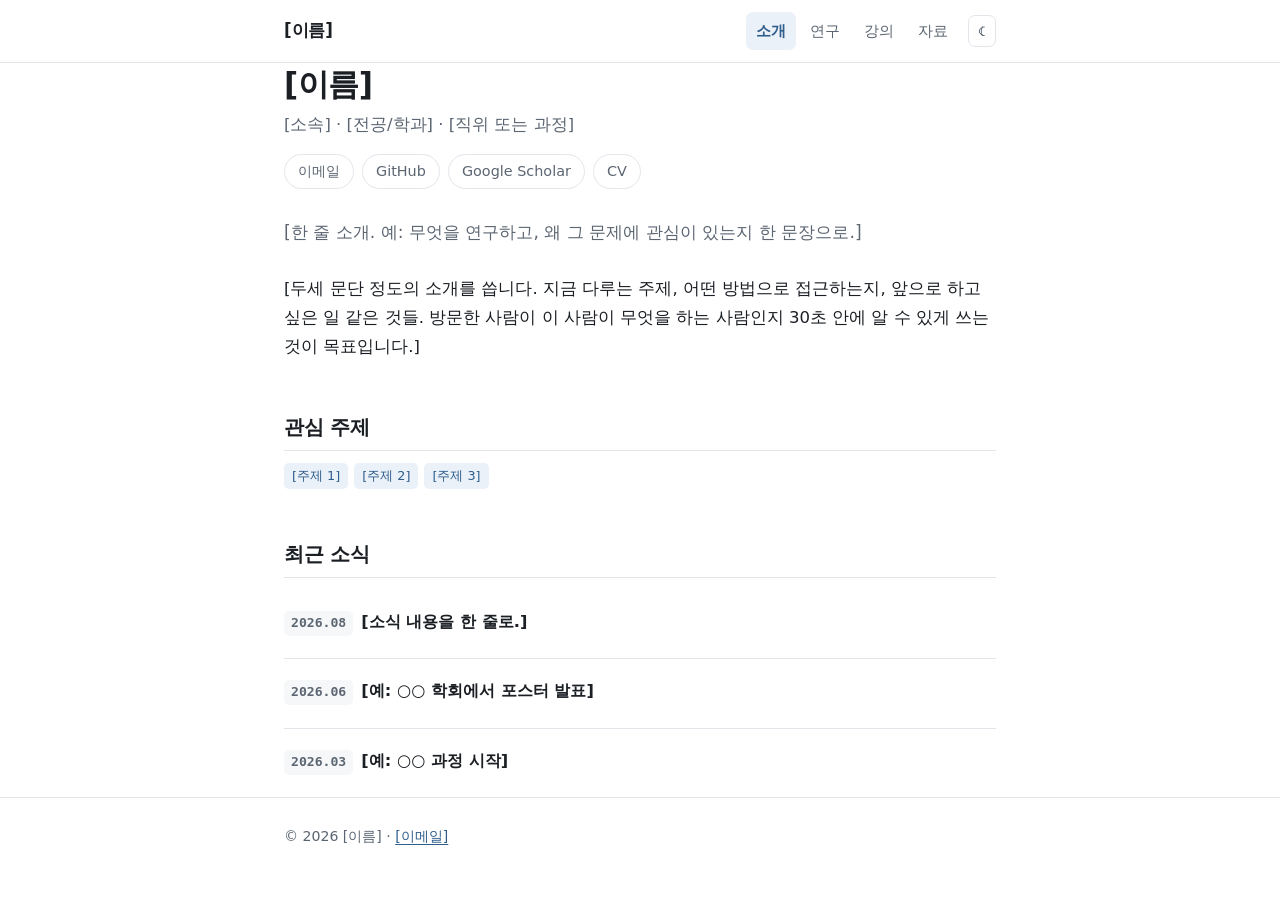
==== index.html @ 2a260a5b "개인 홈페이지 첫 커밋 소개·연구·강의·자료 4개 페이지와 404, 공용 스타일시트. 빌드 도구 없는 정적 HTML/CSS 구성." ====
<!doctype html>
<html lang="ko">
<head>
<meta charset="utf-8">
<meta name="viewport" content="width=device-width, initial-scale=1">
<title>[이름] — 연구 · 강의</title>
<meta name="description" content="[이름]의 개인 홈페이지. 연구, 강의, 자료를 정리합니다.">
<link rel="icon" href="assets/favicon.svg" type="image/svg+xml">
<link rel="stylesheet" href="assets/style.css">
<script src="assets/theme.js"></script>
</head>
<body>
<a class="skip" href="#main">본문 바로가기</a>

<header class="site-header">
  <div class="wrap header-inner">
    <a class="brand" href="index.html">[이름]</a>
    <nav class="site-nav" aria-label="주요 메뉴">
      <a href="index.html" aria-current="page">소개</a>
      <a href="research.html">연구</a>
      <a href="teaching.html">강의</a>
      <a href="notes.html">자료</a>
      <button class="theme-toggle" type="button">☾</button>
    </nav>
  </div>
</header>

<main id="main" class="wrap">

  <!-- ✏️ 프로필 ------------------------------------------------------- -->
  <div class="hero">
    <!-- 사진을 쓰려면 assets/photo.jpg 로 넣고 아래 주석을 푸세요.
    <img class="hero-photo" src="assets/photo.jpg" alt="[이름] 프로필 사진">
    -->
    <div class="hero-body">
      <h1>[이름]</h1>
      <p class="affil">[소속] · [전공/학과] · [직위 또는 과정]</p>
      <ul class="links">
        <li><a href="mailto:[이메일]">이메일</a></li>
        <li><a href="[GitHub 주소]">GitHub</a></li>
        <li><a href="[구글 스칼라 주소]">Google Scholar</a></li>
        <li><a href="[CV 파일 경로]">CV</a></li>
      </ul>
    </div>
  </div>

  <p class="lead" style="margin-top:28px">
    [한 줄 소개. 예: 무엇을 연구하고, 왜 그 문제에 관심이 있는지 한 문장으로.]
  </p>

  <p>
    [두세 문단 정도의 소개를 씁니다. 지금 다루는 주제, 어떤 방법으로 접근하는지,
    앞으로 하고 싶은 일 같은 것들. 방문한 사람이 이 사람이 무엇을 하는 사람인지
    30초 안에 알 수 있게 쓰는 것이 목표입니다.]
  </p>

  <!-- ✏️ 관심 주제 ---------------------------------------------------- -->
  <h2>관심 주제</h2>
  <div class="tags">
    <span class="tag">[주제 1]</span>
    <span class="tag">[주제 2]</span>
    <span class="tag">[주제 3]</span>
  </div>

  <!-- ✏️ 최근 소식 ---------------------------------------------------- -->
  <h2>최근 소식</h2>
  <ul class="entries">
    <li class="entry">
      <p class="entry-title"><span class="year">2026.08</span>[소식 내용을 한 줄로.]</p>
    </li>
    <li class="entry">
      <p class="entry-title"><span class="year">2026.06</span>[예: ○○ 학회에서 포스터 발표]</p>
    </li>
    <li class="entry">
      <p class="entry-title"><span class="year">2026.03</span>[예: ○○ 과정 시작]</p>
    </li>
  </ul>

</main>

<footer class="site-footer">
  <div class="wrap">
    <p>© 2026 [이름] · <a href="mailto:[이메일]">[이메일]</a></p>
  </div>
</footer>

</body>
</html>
---- assets/style.css ----
/* ==========================================================================
   개인 홈페이지 스타일시트
   색·간격·글꼴은 아래 :root 변수만 바꾸면 사이트 전체에 반영됩니다.
   ========================================================================== */

:root {
  --bg:        #ffffff;
  --bg-soft:   #f5f7f9;
  --text:      #1b1f24;
  --text-soft: #5c6672;
  --line:      #e2e6eb;
  --accent:    #2f5d8c;
  --accent-bg: #eaf1f8;

  --wrap: 760px;
  --radius: 10px;

  --font: "Pretendard", -apple-system, BlinkMacSystemFont, "Segoe UI",
          "Apple SD Gothic Neo", "Malgun Gothic", "맑은 고딕", system-ui, sans-serif;
  --font-mono: "Cascadia Mono", "D2Coding", Consolas, monospace;

  color-scheme: light;
}

/* 다크 모드: OS 설정을 따르되, 우측 상단 토글이 항상 이긴다 */
@media (prefers-color-scheme: dark) {
  :root:not([data-theme="light"]) {
    --bg:        #14171a;
    --bg-soft:   #1c2024;
    --text:      #e6e9ec;
    --text-soft: #9aa4b0;
    --line:      #2b3138;
    --accent:    #7fb3e0;
    --accent-bg: #1e2a36;
    color-scheme: dark;
  }
}
:root[data-theme="dark"] {
  --bg:        #14171a;
  --bg-soft:   #1c2024;
  --text:      #e6e9ec;
  --text-soft: #9aa4b0;
  --line:      #2b3138;
  --accent:    #7fb3e0;
  --accent-bg: #1e2a36;
  color-scheme: dark;
}

/* --- 기본 --------------------------------------------------------------- */

*, *::before, *::after { box-sizing: border-box; }

body {
  margin: 0;
  background: var(--bg);
  color: var(--text);
  font-family: var(--font);
  font-size: 16.5px;
  line-height: 1.75;
  word-break: keep-all;      /* 한글 줄바꿈을 어절 단위로 */
  overflow-wrap: break-word;
  -webkit-text-size-adjust: 100%;
}

a {
  color: var(--accent);
  text-decoration-thickness: 1px;
  text-underline-offset: 3px;
}
a:hover { text-decoration-thickness: 2px; }

img { max-width: 100%; height: auto; }

.wrap {
  max-width: var(--wrap);
  margin: 0 auto;
  padding: 0 24px;
}

.skip {
  position: absolute;
  left: -9999px;
}
.skip:focus {
  left: 12px; top: 12px;
  z-index: 10;
  background: var(--bg);
  padding: 8px 14px;
  border: 1px solid var(--accent);
  border-radius: var(--radius);
}

/* --- 상단 바 ------------------------------------------------------------ */

.site-header {
  border-bottom: 1px solid var(--line);
  background: var(--bg);
  position: sticky;
  top: 0;
  z-index: 5;
}

.header-inner {
  display: flex;
  align-items: center;
  gap: 16px;
  min-height: 62px;
  flex-wrap: wrap;
}

.brand {
  font-weight: 700;
  font-size: 1.05rem;
  color: var(--text);
  text-decoration: none;
  letter-spacing: -0.01em;
}

.site-nav {
  margin-left: auto;
  display: flex;
  align-items: center;
  gap: 4px;
}

.site-nav a {
  color: var(--text-soft);
  text-decoration: none;
  font-size: 0.94rem;
  padding: 6px 10px;
  border-radius: 7px;
}
.site-nav a:hover { background: var(--bg-soft); color: var(--text); }
.site-nav a[aria-current="page"] {
  color: var(--accent);
  background: var(--accent-bg);
  font-weight: 600;
}

.theme-toggle {
  margin-left: 6px;
  background: none;
  border: 1px solid var(--line);
  border-radius: 7px;
  color: var(--text-soft);
  cursor: pointer;
  font-size: 0.95rem;
  line-height: 1;
  padding: 7px 9px;
}
.theme-toggle:hover { background: var(--bg-soft); color: var(--text); }

/* --- 본문 --------------------------------------------------------------- */

main { padding: 48px 0 72px; }

h1, h2, h3 {
  line-height: 1.35;
  letter-spacing: -0.015em;
  margin: 0 0 12px;
}

h1 { font-size: 1.95rem; }
h2 {
  font-size: 1.28rem;
  margin-top: 52px;
  padding-bottom: 8px;
  border-bottom: 1px solid var(--line);
}
h3 { font-size: 1.05rem; margin-top: 28px; }

p { margin: 0 0 16px; }

.lead {
  font-size: 1.08rem;
  color: var(--text-soft);
  margin-bottom: 28px;
}

.muted { color: var(--text-soft); }
.small { font-size: 0.9rem; }

/* 첫 화면 프로필 */
.hero {
  display: flex;
  gap: 28px;
  align-items: flex-start;
  margin-bottom: 8px;
}
.hero-photo {
  width: 128px;
  flex: 0 0 128px;
  aspect-ratio: 1;
  object-fit: cover;
  border-radius: 50%;
  border: 1px solid var(--line);
  background: var(--bg-soft);
}
.hero-body { flex: 1 1 auto; min-width: 0; }
.hero h1 { margin-bottom: 6px; }
.affil {
  color: var(--text-soft);
  margin: 0 0 14px;
}

/* 링크 줄 (이메일 · GitHub · CV …) */
.links {
  list-style: none;
  display: flex;
  flex-wrap: wrap;
  gap: 8px;
  padding: 0;
  margin: 0;
}
.links a {
  display: inline-block;
  border: 1px solid var(--line);
  border-radius: 999px;
  padding: 4px 13px;
  font-size: 0.9rem;
  text-decoration: none;
  color: var(--text-soft);
}
.links a:hover { border-color: var(--accent); color: var(--accent); }

/* 목록형 항목 (논문 · 강의 · 글) */
.entries { list-style: none; padding: 0; margin: 0; }

.entry {
  padding: 18px 0;
  border-bottom: 1px solid var(--line);
}
.entry:last-child { border-bottom: none; }

.entry-title {
  font-weight: 600;
  margin: 0 0 4px;
  font-size: 1.02rem;
}
.entry-title a { color: var(--text); text-decoration: none; }
.entry-title a:hover { color: var(--accent); text-decoration: underline; }

.entry-meta {
  color: var(--text-soft);
  font-size: 0.9rem;
  margin: 0 0 6px;
}
.entry-desc { margin: 0; color: var(--text-soft); font-size: 0.95rem; }

.entry-links {
  margin-top: 8px;
  display: flex;
  flex-wrap: wrap;
  gap: 10px;
  font-size: 0.88rem;
}

/* 연도 배지 */
.year {
  display: inline-block;
  font-family: var(--font-mono);
  font-size: 0.82rem;
  color: var(--text-soft);
  background: var(--bg-soft);
  border-radius: 5px;
  padding: 1px 7px;
  margin-right: 8px;
}

/* 태그 */
.tags { display: flex; flex-wrap: wrap; gap: 6px; margin-top: 10px; }
.tag {
  font-size: 0.8rem;
  color: var(--accent);
  background: var(--accent-bg);
  border-radius: 5px;
  padding: 2px 8px;
}

/* 안내 상자 */
.note {
  background: var(--bg-soft);
  border-left: 3px solid var(--accent);
  border-radius: 0 var(--radius) var(--radius) 0;
  padding: 14px 18px;
  margin: 24px 0;
  font-size: 0.95rem;
  color: var(--text-soft);
}
.note p:last-child { margin-bottom: 0; }

/* --- 바닥글 ------------------------------------------------------------- */

.site-footer {
  border-top: 1px solid var(--line);
  padding: 26px 0 40px;
  color: var(--text-soft);
  font-size: 0.88rem;
}
.site-footer p { margin: 0; }

/* --- 좁은 화면 ---------------------------------------------------------- */

@media (max-width: 560px) {
  body { font-size: 16px; }
  .wrap { padding: 0 18px; }
  main { padding: 34px 0 56px; }
  h1 { font-size: 1.65rem; }

  .header-inner { min-height: 56px; padding: 8px 0; }
  .site-nav { margin-left: 0; width: 100%; gap: 2px; }
  .site-nav a { padding: 5px 8px; font-size: 0.9rem; }
  .theme-toggle { margin-left: auto; }

  .hero { flex-direction: column; gap: 18px; }
  .hero-photo { width: 96px; flex-basis: 96px; }
}
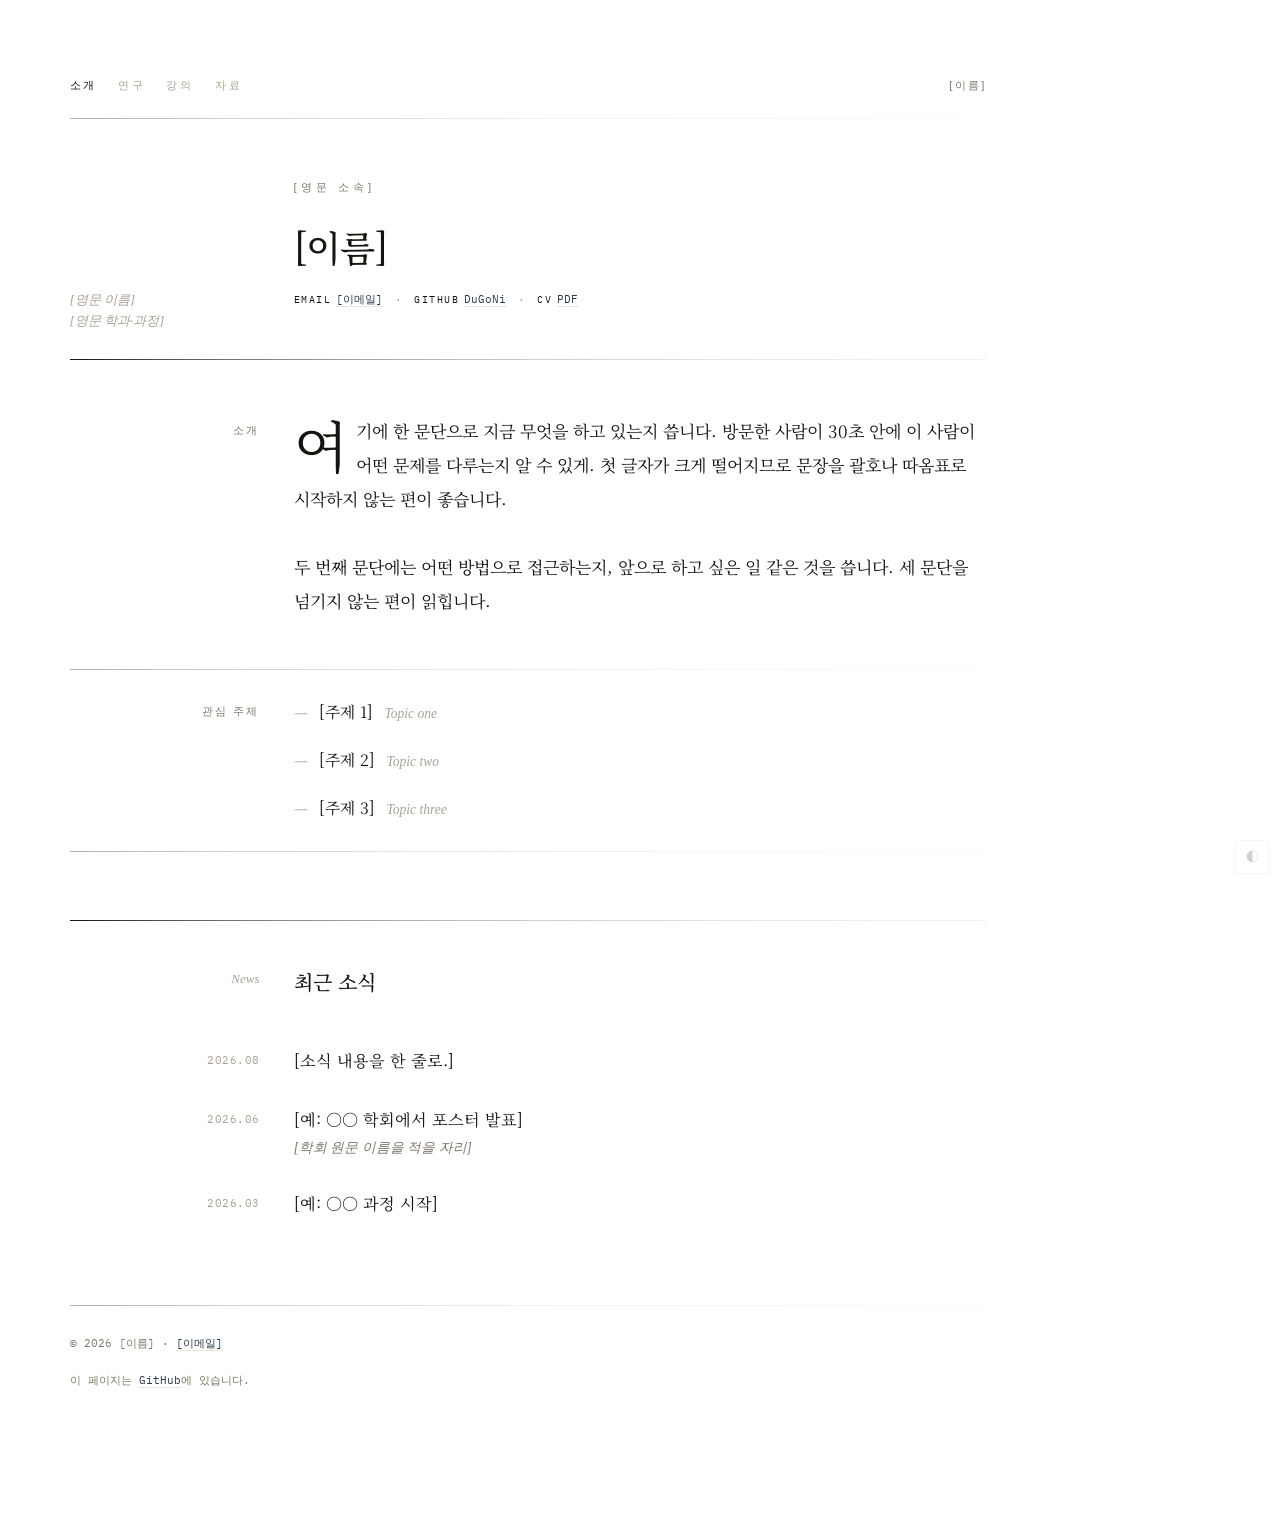
==== commit 5975b86d: "조판을 «투과»로 교체 강의 셸(study\_tools\template.html)의 조판을 홈페이지로 옮겼다. 난외에 앉던 «통과하지 못한 것»을 원문 영어에서 영문 표기로 바꿨을" ====
--- a/index.html
+++ b/index.html
@@ -3,86 +3,95 @@
 <head>
 <meta charset="utf-8">
 <meta name="viewport" content="width=device-width, initial-scale=1">
-<title>[이름] — 연구 · 강의</title>
+<title>[PDG] — 연구 · 강의</title>
 <meta name="description" content="[이름]의 개인 홈페이지. 연구, 강의, 자료를 정리합니다.">
 <link rel="icon" href="assets/favicon.svg" type="image/svg+xml">
+<link rel="preconnect" href="https://fonts.googleapis.com">
+<link rel="preconnect" href="https://fonts.gstatic.com" crossorigin>
+<link rel="stylesheet" href="https://fonts.googleapis.com/css2?family=IBM+Plex+Mono:wght@400;500&family=Noto+Serif+KR:wght@400;500&display=swap">
 <link rel="stylesheet" href="assets/style.css">
 <script src="assets/theme.js"></script>
 </head>
 <body>
 <a class="skip" href="#main">본문 바로가기</a>
 
-<header class="site-header">
-  <div class="wrap header-inner">
-    <a class="brand" href="index.html">[이름]</a>
-    <nav class="site-nav" aria-label="주요 메뉴">
-      <a href="index.html" aria-current="page">소개</a>
-      <a href="research.html">연구</a>
-      <a href="teaching.html">강의</a>
-      <a href="notes.html">자료</a>
-      <button class="theme-toggle" type="button">☾</button>
-    </nav>
-  </div>
+<div class="wrap" id="main">
+
+<nav class="nav" aria-label="주요 메뉴">
+  <a href="index.html" aria-current="page">소개</a>
+  <a href="research.html">연구</a>
+  <a href="teaching.html">강의</a>
+  <a href="notes.html">자료</a>
+  <a class="home" href="index.html">[이름]</a>
+</nav>
+
+<!-- ✏️ 머리 ─────────────────────────────────────────────────────
+     난외(왼쪽 기둥)에는 영문만 앉는다. 한국어는 오른쪽 단에.
+     사진을 쓰려면 assets/photo.jpg 로 넣고 아래 주석을 푸세요. -->
+<header>
+  <span class="journal">[영문 소속]</span>
+  <!-- <img class="portrait" src="assets/photo.jpg" alt="[이름] 프로필 사진"> -->
+  <h1>[이름]</h1>
+  <p class="orig">[영문 이름]<br>[영문 학과·과정]</p>
+  <p class="meta">
+    <b>Email</b><a href="mailto:[이메일]">[이메일]</a>
+    <span class="sep">·</span>
+    <b>GitHub</b><a href="https://github.com/DuGoNi">DuGoNi</a>
+    <span class="sep">·</span>
+    <b>CV</b><a href="[CV 파일 경로]">PDF</a>
+  </p>
 </header>
 
-<main id="main" class="wrap">
+<!-- ✏️ 소개 ─────────────────────────────────────────────────────
+     첫 글자는 CSS가 알아서 크게 떨군다. 따로 표시할 것 없다.
+     다만 ::first-letter는 앞에 붙은 문장부호까지 함께 끌고 간다 —
+     이 문단만은 대괄호로 시작하지 않는다. -->
+<div class="abstract">
+  <h2>소개</h2>
+  <p>여기에 한 문단으로 지금 무엇을 하고 있는지 씁니다. 방문한 사람이 30초
+    안에 이 사람이 어떤 문제를 다루는지 알 수 있게. 첫 글자가 크게 떨어지므로
+    문장을 괄호나 따옴표로 시작하지 않는 편이 좋습니다.</p>
+  <p>두 번째 문단에는 어떤 방법으로 접근하는지, 앞으로 하고 싶은 일 같은 것을
+    씁니다. 세 문단을 넘기지 않는 편이 읽힙니다.</p>
+</div>
 
-  <!-- ✏️ 프로필 ------------------------------------------------------- -->
-  <div class="hero">
-    <!-- 사진을 쓰려면 assets/photo.jpg 로 넣고 아래 주석을 푸세요.
-    <img class="hero-photo" src="assets/photo.jpg" alt="[이름] 프로필 사진">
-    -->
-    <div class="hero-body">
-      <h1>[이름]</h1>
-      <p class="affil">[소속] · [전공/학과] · [직위 또는 과정]</p>
-      <ul class="links">
-        <li><a href="mailto:[이메일]">이메일</a></li>
-        <li><a href="[GitHub 주소]">GitHub</a></li>
-        <li><a href="[구글 스칼라 주소]">Google Scholar</a></li>
-        <li><a href="[CV 파일 경로]">CV</a></li>
-      </ul>
-    </div>
-  </div>
+<!-- ✏️ 관심 주제 ────────────────────────────────────────────────
+     영문 병기가 있으면 <span class="en">에 넣으세요. 없으면 지우면 됩니다. -->
+<div class="keypoints">
+  <h2>관심 주제</h2>
+  <ul>
+    <li>[주제 1] <span class="en">Topic one</span></li>
+    <li>[주제 2] <span class="en">Topic two</span></li>
+    <li>[주제 3] <span class="en">Topic three</span></li>
+  </ul>
+</div>
 
-  <p class="lead" style="margin-top:28px">
-    [한 줄 소개. 예: 무엇을 연구하고, 왜 그 문제에 관심이 있는지 한 문장으로.]
-  </p>
+<!-- ✏️ 최근 소식 ────────────────────────────────────────────────
+     왼쪽 기둥의 연도만 훑으면 연표가 되고, 오른쪽만 읽으면 목록이 됩니다. -->
+<h2><span class="en">News</span>최근 소식</h2>
+<ul class="list">
+  <li>
+    <span class="yr">2026.08</span>
+    <p class="t">[소식 내용을 한 줄로.]</p>
+  </li>
+  <li>
+    <span class="yr">2026.06</span>
+    <p class="t">[예: ○○ 학회에서 포스터 발표]</p>
+    <p class="s">[학회 원문 이름을 적을 자리]</p>
+  </li>
+  <li>
+    <span class="yr">2026.03</span>
+    <p class="t">[예: ○○ 과정 시작]</p>
+  </li>
+</ul>
 
-  <p>
-    [두세 문단 정도의 소개를 씁니다. 지금 다루는 주제, 어떤 방법으로 접근하는지,
-    앞으로 하고 싶은 일 같은 것들. 방문한 사람이 이 사람이 무엇을 하는 사람인지
-    30초 안에 알 수 있게 쓰는 것이 목표입니다.]
-  </p>
-
-  <!-- ✏️ 관심 주제 ---------------------------------------------------- -->
-  <h2>관심 주제</h2>
-  <div class="tags">
-    <span class="tag">[주제 1]</span>
-    <span class="tag">[주제 2]</span>
-    <span class="tag">[주제 3]</span>
-  </div>
-
-  <!-- ✏️ 최근 소식 ---------------------------------------------------- -->
-  <h2>최근 소식</h2>
-  <ul class="entries">
-    <li class="entry">
-      <p class="entry-title"><span class="year">2026.08</span>[소식 내용을 한 줄로.]</p>
-    </li>
-    <li class="entry">
-      <p class="entry-title"><span class="year">2026.06</span>[예: ○○ 학회에서 포스터 발표]</p>
-    </li>
-    <li class="entry">
-      <p class="entry-title"><span class="year">2026.03</span>[예: ○○ 과정 시작]</p>
-    </li>
-  </ul>
-
-</main>
-
-<footer class="site-footer">
-  <div class="wrap">
-    <p>© 2026 [이름] · <a href="mailto:[이메일]">[이메일]</a></p>
-  </div>
+<footer>
+  <p>© 2026 [이름] · <a href="mailto:[이메일]">[이메일]</a></p>
+  <p>이 페이지는 <a href="https://github.com/DuGoNi/DuGoNi.github.io">GitHub</a>에 있습니다.</p>
 </footer>
 
+</div>
+
+<button id="theme" type="button" title="밝기">◐</button>
 </body>
 </html>
--- a/assets/style.css
+++ b/assets/style.css
@@ -1,317 +1,484 @@
-/* ==========================================================================
-   개인 홈페이지 스타일시트
-   색·간격·글꼴은 아래 :root 변수만 바꾸면 사이트 전체에 반영됩니다.
-   ========================================================================== */
-
-:root {
-  --bg:        #ffffff;
-  --bg-soft:   #f5f7f9;
-  --text:      #1b1f24;
-  --text-soft: #5c6672;
-  --line:      #e2e6eb;
-  --accent:    #2f5d8c;
-  --accent-bg: #eaf1f8;
-
-  --wrap: 760px;
-  --radius: 10px;
-
-  --font: "Pretendard", -apple-system, BlinkMacSystemFont, "Segoe UI",
-          "Apple SD Gothic Neo", "Malgun Gothic", "맑은 고딕", system-ui, sans-serif;
-  --font-mono: "Cascadia Mono", "D2Coding", Consolas, monospace;
-
-  color-scheme: light;
-}
-
-/* 다크 모드: OS 설정을 따르되, 우측 상단 토글이 항상 이긴다 */
-@media (prefers-color-scheme: dark) {
-  :root:not([data-theme="light"]) {
-    --bg:        #14171a;
-    --bg-soft:   #1c2024;
-    --text:      #e6e9ec;
-    --text-soft: #9aa4b0;
-    --line:      #2b3138;
-    --accent:    #7fb3e0;
-    --accent-bg: #1e2a36;
-    color-scheme: dark;
+/* ═══════════════════════════════════════════════════════════════════════
+   투과 · TRANSMISSION — 개인 홈페이지판
+
+   조판은 강의 셸의 «투과»를 그대로 가져온다. 규칙도 그대로다.
+
+     · 흰 바탕은 빈 곳이 아니라 **장벽**이다
+     · 잉크는 **통과해 나온 것**이다
+     · 색은 쓰지 않는다 — 잉크의 농도만이 유일한 변수다
+
+   옮기면서 정한 것은 하나뿐이다. 논문에서 난외에 앉던 «통과하지 못한 것»이
+   여기서는 **영문 표기**다. 이름·소속·절 제목·학회명이 한국어로 건너오고,
+   원래의 영문은 사라지지 않되 옅어진 채 난외에 남는다. 논문 셸에서 원제가
+   하던 일과 같은 일이다 — 구조를 바꾼 것이 아니라 무엇이 원문인지만 바꿨다.
+
+   빼 온 것: 강의 계기 일체(형광펜·적기·손잡이·겹판·미리보기)와 KaTeX.
+   홈페이지는 읽는 도구가 아니라 읽히는 문서다.
+   ═══════════════════════════════════════════════════════════════════════ */
+
+/* 자를 한 번만 재고 얼려 둔다. --measure를 77ch인 채로 두면 쓰는 자리마다
+   그 자리의 글꼴로 ch가 다시 계산된다(캡션은 작은 활자라 708px가 493px가 된다).
+   @property로 <length>라고 선언하면 :root에서 한 번 px로 굳어 상속된다.
+   그래서 글꼴 선언도 body가 아니라 html에 둔다. */
+@property --measure{ syntax:'<length>'; inherits:true; initial-value:708px }
+
+:root{
+  /* ── 잉크와 종이 ─────────────────────────────────────────────
+     검정을 쓰지 않는다. 따뜻한 흑갈색이라야 흰 종이 위에서 잉크로 읽힌다. */
+  --ink: 21 20 15;
+  --bg:#FFFFFF;
+  --paper:#FFFFFF;        /* 떠 있는 것(단추)의 바탕 — 종이와 같아야 뜨지 않는다 */
+  --fg:rgb(var(--ink));
+  --mut:#7C7869;          /* 통과했으나 힘을 잃은 것 — 설명·메타 */
+  --far:#A8A294;          /* 거의 통과하지 못한 것 — 난외의 영문 */
+  --line:#E7E5DD;
+  --acc:#2B3A4A;          /* 링크에만. 색이 아니라 '깊이'로 쓴다 */
+
+  /* ── 조판 단위 ───────────────────────────────────────────────
+     한 줄 = 34px. 이 문서의 모든 세로 간격은 34의 배수이거나 절반이다. */
+  --u:34px;
+  --gut:190px;            /* 난외 기둥 — 옅어진 영문이 사는 곳 */
+  --gap:34px;             /* 난외와 본문 사이 */
+  --pad:34px;             /* 바깥 여백 */
+  --side:calc(var(--gut) + var(--gap) + var(--pad));
+  --measure:77ch;         /* 한 줄 55자 */
+  --measure-cap:calc(var(--measure) * .78);
+
+  /* ── 도판 ────────────────────────────────────────────────────
+     난외 끝까지 꽉 채우면 그림이 페이지를 지배해 감쇠의 리듬이 끊긴다.
+     .8이면 좌우로 조금씩만 넘쳐서, 넘친다는 사실은 남기고 무게는 덜어낸다. */
+  --fig-scale:.8;
+  --fig-full:calc(var(--measure) + 2 * (var(--gut) + var(--gap)));
+  --fig-bleed:max(0px, calc((var(--fig-full) * var(--fig-scale) - var(--measure)) / 2));
+
+  --mono:"IBM Plex Mono","Cascadia Mono",Consolas,monospace;
+  --sans:"Franklin Gothic Demi Cond","Arial Narrow","Noto Sans KR","Malgun Gothic",sans-serif;
+  --orig:"Palatino Linotype",Palatino,Constantia,Georgia,serif;
+
+  /* ── 감쇠 ────────────────────────────────────────────────────
+     선형 페이드가 아니라 exp(−3x)를 열한 점으로 찍었다. 눈은 지수와 직선을
+     구별한다 — 지수 쪽이 '꺼지는' 것이 아니라 '스며드는' 것으로 보인다. */
+  --decay:linear-gradient(90deg,
+     rgb(var(--ink)/1) 0%,   rgb(var(--ink)/.74) 10%, rgb(var(--ink)/.55) 20%,
+     rgb(var(--ink)/.41) 30%, rgb(var(--ink)/.30) 40%, rgb(var(--ink)/.22) 50%,
+     rgb(var(--ink)/.17) 60%, rgb(var(--ink)/.12) 70%, rgb(var(--ink)/.09) 80%,
+     rgb(var(--ink)/.07) 90%, rgb(var(--ink)/.05) 100%);
+  --decay-soft:linear-gradient(90deg,
+     rgb(var(--ink)/.34) 0%,  rgb(var(--ink)/.25) 10%, rgb(var(--ink)/.19) 20%,
+     rgb(var(--ink)/.14) 30%, rgb(var(--ink)/.10) 40%, rgb(var(--ink)/.075) 50%,
+     rgb(var(--ink)/.055) 60%, rgb(var(--ink)/.04) 70%, rgb(var(--ink)/.03) 80%,
+     rgb(var(--ink)/.02) 90%, rgb(var(--ink)/.015) 100%);
+
+  color-scheme:light;
+}
+
+/* 밤에도 같은 문서다 — 장벽과 잉크가 자리를 바꿀 뿐, 감쇠의 규칙은 같다. */
+@media (prefers-color-scheme:dark){
+  :root:not([data-theme="light"]){
+    --ink:232 230 222; --bg:#0B0B0A; --paper:#131311; --mut:#83806F; --far:#5A584E;
+    --line:#1D1D1A; --acc:#9FB2C4; color-scheme:dark;
   }
 }
-:root[data-theme="dark"] {
-  --bg:        #14171a;
-  --bg-soft:   #1c2024;
-  --text:      #e6e9ec;
-  --text-soft: #9aa4b0;
-  --line:      #2b3138;
-  --accent:    #7fb3e0;
-  --accent-bg: #1e2a36;
-  color-scheme: dark;
-}
-
-/* --- 기본 --------------------------------------------------------------- */
-
-*, *::before, *::after { box-sizing: border-box; }
-
-body {
-  margin: 0;
-  background: var(--bg);
-  color: var(--text);
-  font-family: var(--font);
-  font-size: 16.5px;
-  line-height: 1.75;
-  word-break: keep-all;      /* 한글 줄바꿈을 어절 단위로 */
-  overflow-wrap: break-word;
-  -webkit-text-size-adjust: 100%;
-}
-
-a {
-  color: var(--accent);
-  text-decoration-thickness: 1px;
-  text-underline-offset: 3px;
-}
-a:hover { text-decoration-thickness: 2px; }
-
-img { max-width: 100%; height: auto; }
-
-.wrap {
-  max-width: var(--wrap);
-  margin: 0 auto;
-  padding: 0 24px;
-}
-
-.skip {
-  position: absolute;
-  left: -9999px;
-}
-.skip:focus {
-  left: 12px; top: 12px;
-  z-index: 10;
-  background: var(--bg);
-  padding: 8px 14px;
-  border: 1px solid var(--accent);
-  border-radius: var(--radius);
-}
-
-/* --- 상단 바 ------------------------------------------------------------ */
-
-.site-header {
-  border-bottom: 1px solid var(--line);
-  background: var(--bg);
-  position: sticky;
-  top: 0;
-  z-index: 5;
-}
-
-.header-inner {
-  display: flex;
-  align-items: center;
-  gap: 16px;
-  min-height: 62px;
-  flex-wrap: wrap;
-}
-
-.brand {
-  font-weight: 700;
-  font-size: 1.05rem;
-  color: var(--text);
-  text-decoration: none;
-  letter-spacing: -0.01em;
-}
-
-.site-nav {
-  margin-left: auto;
-  display: flex;
-  align-items: center;
-  gap: 4px;
-}
-
-.site-nav a {
-  color: var(--text-soft);
-  text-decoration: none;
-  font-size: 0.94rem;
-  padding: 6px 10px;
-  border-radius: 7px;
-}
-.site-nav a:hover { background: var(--bg-soft); color: var(--text); }
-.site-nav a[aria-current="page"] {
-  color: var(--accent);
-  background: var(--accent-bg);
-  font-weight: 600;
-}
-
-.theme-toggle {
-  margin-left: 6px;
-  background: none;
-  border: 1px solid var(--line);
-  border-radius: 7px;
-  color: var(--text-soft);
-  cursor: pointer;
-  font-size: 0.95rem;
-  line-height: 1;
-  padding: 7px 9px;
-}
-.theme-toggle:hover { background: var(--bg-soft); color: var(--text); }
-
-/* --- 본문 --------------------------------------------------------------- */
-
-main { padding: 48px 0 72px; }
-
-h1, h2, h3 {
-  line-height: 1.35;
-  letter-spacing: -0.015em;
-  margin: 0 0 12px;
-}
-
-h1 { font-size: 1.95rem; }
-h2 {
-  font-size: 1.28rem;
-  margin-top: 52px;
-  padding-bottom: 8px;
-  border-bottom: 1px solid var(--line);
-}
-h3 { font-size: 1.05rem; margin-top: 28px; }
-
-p { margin: 0 0 16px; }
-
-.lead {
-  font-size: 1.08rem;
-  color: var(--text-soft);
-  margin-bottom: 28px;
-}
-
-.muted { color: var(--text-soft); }
-.small { font-size: 0.9rem; }
-
-/* 첫 화면 프로필 */
-.hero {
-  display: flex;
-  gap: 28px;
-  align-items: flex-start;
-  margin-bottom: 8px;
-}
-.hero-photo {
-  width: 128px;
-  flex: 0 0 128px;
-  aspect-ratio: 1;
-  object-fit: cover;
-  border-radius: 50%;
-  border: 1px solid var(--line);
-  background: var(--bg-soft);
-}
-.hero-body { flex: 1 1 auto; min-width: 0; }
-.hero h1 { margin-bottom: 6px; }
-.affil {
-  color: var(--text-soft);
-  margin: 0 0 14px;
-}
-
-/* 링크 줄 (이메일 · GitHub · CV …) */
-.links {
-  list-style: none;
-  display: flex;
-  flex-wrap: wrap;
-  gap: 8px;
-  padding: 0;
-  margin: 0;
-}
-.links a {
-  display: inline-block;
-  border: 1px solid var(--line);
-  border-radius: 999px;
-  padding: 4px 13px;
-  font-size: 0.9rem;
-  text-decoration: none;
-  color: var(--text-soft);
-}
-.links a:hover { border-color: var(--accent); color: var(--accent); }
-
-/* 목록형 항목 (논문 · 강의 · 글) */
-.entries { list-style: none; padding: 0; margin: 0; }
-
-.entry {
-  padding: 18px 0;
-  border-bottom: 1px solid var(--line);
-}
-.entry:last-child { border-bottom: none; }
-
-.entry-title {
-  font-weight: 600;
-  margin: 0 0 4px;
-  font-size: 1.02rem;
-}
-.entry-title a { color: var(--text); text-decoration: none; }
-.entry-title a:hover { color: var(--accent); text-decoration: underline; }
-
-.entry-meta {
-  color: var(--text-soft);
-  font-size: 0.9rem;
-  margin: 0 0 6px;
-}
-.entry-desc { margin: 0; color: var(--text-soft); font-size: 0.95rem; }
-
-.entry-links {
-  margin-top: 8px;
-  display: flex;
-  flex-wrap: wrap;
-  gap: 10px;
-  font-size: 0.88rem;
-}
-
-/* 연도 배지 */
-.year {
-  display: inline-block;
-  font-family: var(--font-mono);
-  font-size: 0.82rem;
-  color: var(--text-soft);
-  background: var(--bg-soft);
-  border-radius: 5px;
-  padding: 1px 7px;
-  margin-right: 8px;
-}
-
-/* 태그 */
-.tags { display: flex; flex-wrap: wrap; gap: 6px; margin-top: 10px; }
-.tag {
-  font-size: 0.8rem;
-  color: var(--accent);
-  background: var(--accent-bg);
-  border-radius: 5px;
-  padding: 2px 8px;
-}
-
-/* 안내 상자 */
-.note {
-  background: var(--bg-soft);
-  border-left: 3px solid var(--accent);
-  border-radius: 0 var(--radius) var(--radius) 0;
-  padding: 14px 18px;
-  margin: 24px 0;
-  font-size: 0.95rem;
-  color: var(--text-soft);
-}
-.note p:last-child { margin-bottom: 0; }
-
-/* --- 바닥글 ------------------------------------------------------------- */
-
-.site-footer {
-  border-top: 1px solid var(--line);
-  padding: 26px 0 40px;
-  color: var(--text-soft);
-  font-size: 0.88rem;
-}
-.site-footer p { margin: 0; }
-
-/* --- 좁은 화면 ---------------------------------------------------------- */
-
-@media (max-width: 560px) {
-  body { font-size: 16px; }
-  .wrap { padding: 0 18px; }
-  main { padding: 34px 0 56px; }
-  h1 { font-size: 1.65rem; }
-
-  .header-inner { min-height: 56px; padding: 8px 0; }
-  .site-nav { margin-left: 0; width: 100%; gap: 2px; }
-  .site-nav a { padding: 5px 8px; font-size: 0.9rem; }
-  .theme-toggle { margin-left: auto; }
-
-  .hero { flex-direction: column; gap: 18px; }
-  .hero-photo { width: 96px; flex-basis: 96px; }
-}
+:root[data-theme="dark"]{
+  --ink:232 230 222; --bg:#0B0B0A; --paper:#131311; --mut:#83806F; --far:#5A584E;
+  --line:#1D1D1A; --acc:#9FB2C4; color-scheme:dark;
+}
+:root[data-theme="light"]{
+  --ink:21 20 15; --bg:#FFFFFF; --paper:#FFFFFF; --mut:#7C7869; --far:#A8A294;
+  --line:#E7E5DD; --acc:#2B3A4A; color-scheme:light;
+}
+
+html{
+  scrollbar-gutter:stable both-edges;
+  /* 글꼴이 html에 있어야 :root의 ch가 본문 글자폭이 된다 — 위 @property 참조 */
+  font-family:"Noto Serif KR","KoPubBatang Medium",Batang,serif;
+  font-size:16.5px;
+}
+*{box-sizing:border-box}
+
+body{
+  margin:0; background:var(--bg); color:var(--fg);
+  font:inherit; line-height:var(--u); word-break:keep-all;
+  -webkit-font-smoothing:antialiased;
+}
+
+/* 폭을 '본문 + 좌우 난외'로 정의한다. 그래야 읽는 단이 화면 정중앙에 오고,
+   난외의 글자는 왼쪽에만 앉되 자리는 대칭이 된다. */
+.wrap{
+  max-width:calc(var(--measure) + 2 * var(--side));
+  margin:0 auto;
+  padding:calc(var(--u) * 2) var(--side) calc(var(--u) * 4);
+}
+p{text-wrap:pretty}
+h1,h2,h3{text-wrap:balance}
+
+.skip{position:absolute; left:-9999px}
+.skip:focus{
+  left:12px; top:12px; z-index:10; background:var(--paper); color:var(--fg);
+  padding:8px 14px; border:1px solid var(--acc);
+}
+
+/* ── 길 ─────────────────────────────────────────────────────────
+   차림표는 읽을 것이 아니라 '어디에 있는지'를 알리는 표지다. 그래서 본문
+   활자가 아니라 난외의 활자로 짜고, 난외 끝에서 시작해 본문 단을 가로지른다.
+   지금 있는 자리만 잉크가 온전하고 나머지는 옅다 — 감쇠와 같은 규칙이다. */
+.nav{
+  display:flex; flex-wrap:wrap; align-items:baseline; gap:0 calc(var(--u) * .62);
+  margin:0 0 calc(var(--u) * 1.5) calc(-1 * (var(--gut) + var(--gap)));
+  padding-bottom:calc(var(--u) * .5); position:relative;
+  font-family:var(--sans); font-size:.68rem; letter-spacing:.24em;
+  line-height:var(--u);
+}
+.nav::after{
+  content:""; position:absolute; left:0; right:0; bottom:0; height:1px;
+  background:var(--decay-soft);
+}
+.nav a{color:var(--far); text-decoration:none}
+.nav a:hover{color:var(--fg)}
+.nav a[aria-current="page"]{color:var(--fg)}
+/* 이름은 차림표의 한 칸이 아니라 문서의 서명이다 — 오른쪽 끝으로 민다 */
+.nav .home{
+  margin-left:auto; color:var(--mut); letter-spacing:.2em;
+}
+.nav .home:hover{color:var(--fg)}
+
+/* ── 머리 ───────────────────────────────────────────────────────
+   두 칸이다. 영문은 난외에, 한국어는 본문 단에.
+
+            소속(영문, 작게)
+            이름
+     영문 이름   연락처
+     ────────────────────────
+*/
+header{
+  display:grid; grid-template-columns:var(--gut) minmax(0,1fr); column-gap:var(--gap);
+  margin:0 0 calc(var(--u) * 1.6) calc(-1 * (var(--gut) + var(--gap)));
+}
+header > .journal{grid-column:2; grid-row:1}
+header > h1{grid-column:2; grid-row:2}
+header > .orig{grid-column:1; grid-row:3; align-self:start}
+header > .meta{grid-column:2; grid-row:3}
+header::after{
+  content:""; grid-column:1 / -1; grid-row:4; height:1px;
+  margin-top:calc(var(--u) * .8); background:var(--decay);
+}
+.journal{
+  font-family:var(--sans);
+  font-size:.68rem; letter-spacing:.36em; text-transform:uppercase;
+  color:var(--mut); display:block; line-height:var(--u);
+}
+h1{
+  font-size:2.2rem; font-weight:500; line-height:calc(var(--u) * 1.5);
+  letter-spacing:-.014em; margin:calc(var(--u) * .5) 0 calc(var(--u) * .5);
+  max-width:20ch;
+}
+/* 영문 표기 — 통과하지 못한 성분. 난외에 옅게 남는다. */
+.orig{
+  margin:0;
+  font-family:var(--orig); font-style:italic;
+  font-size:.8rem; line-height:1.62; color:var(--far); max-width:none;
+}
+.meta{
+  margin:0;
+  font-family:var(--mono);
+  font-size:.67rem; line-height:calc(var(--u) * .62); color:var(--mut);
+  font-variant-numeric:tabular-nums;
+}
+.meta b{
+  color:var(--fg); font-weight:400; letter-spacing:.15em; font-size:.61rem;
+  text-transform:uppercase; margin-right:.5em;
+}
+.meta a{color:var(--acc); text-decoration:none; border-bottom:1px solid var(--line)}
+.meta a:hover{border-bottom-color:var(--acc)}
+.meta .sep{color:var(--far); margin:0 .45em}
+
+/* 사진을 쓸 때. 난외에 앉는다 — 얼굴은 번역이 필요 없는 것이라 온전히 건너온다. */
+header > .portrait{grid-column:1; grid-row:2; align-self:end; justify-self:end}
+.portrait{
+  width:calc(var(--gut) * .62); height:auto; display:block;
+  border:1px solid var(--far); filter:grayscale(1) contrast(1.04);
+}
+
+/* ── 소개 ───────────────────────────────────────────────────────
+   상자를 쓰지 않는다. 표지는 난외로 나가고 본문만 남는다.
+   소개는 통과 직후라 이 문서에서 가장 진한 활자다. */
+.abstract{
+  display:grid; grid-template-columns:var(--gut) minmax(0,1fr);
+  column-gap:var(--gap);
+  margin:0 0 calc(var(--u) * 1.5) calc(-1 * (var(--gut) + var(--gap)));
+}
+/* 난외 표지의 자간. 논문 셸은 이 자리에 라틴 대문자가 온다고 보고 .3em을 줬다.
+   한국어 두 글자에 .3em을 주면 «소 개»가 되어 한 낱말로 읽히지 않는다. */
+.abstract > h2{
+  grid-column:1; grid-row:1; align-self:start; text-align:right;
+  margin:0; padding:0; border:0;
+  font-family:var(--sans);
+  font-size:.65rem; letter-spacing:.2em; text-transform:uppercase;
+  color:var(--mut); font-weight:400; line-height:calc(var(--u) * .95);
+}
+.abstract > *:not(h2){grid-column:2}
+.abstract p{margin:0 0 var(--u); font-size:1.035rem; line-height:var(--u)}
+.abstract p:last-child{margin-bottom:0}
+.abstract p:first-of-type::first-letter{
+  float:left; font-size:3.4rem; line-height:.88;
+  padding:.09em .15em 0 0; font-weight:400; color:var(--fg);
+}
+
+/* ── 관심 주제 ──────────────────────────────────────────────────
+   상자가 아니라 두 줄의 감쇠선 사이. 가두는 것이 아니라 사이에 놓는 것이다. */
+.keypoints{
+  display:grid; grid-template-columns:var(--gut) minmax(0,1fr);
+  column-gap:var(--gap);
+  margin:0 0 calc(var(--u) * 2.5) calc(-1 * (var(--gut) + var(--gap)));
+  padding:calc(var(--u) * .75) 0; position:relative;
+}
+.keypoints::before,.keypoints::after{
+  content:""; position:absolute; left:0; right:0; height:1px; background:var(--decay-soft);
+}
+.keypoints::before{top:0}
+.keypoints::after{bottom:0}
+.keypoints > h2{
+  grid-column:1; grid-row:1; align-self:start; text-align:right;
+  margin:0; padding:0; border:0;
+  font-family:var(--sans);
+  font-size:.65rem; letter-spacing:.2em; text-transform:uppercase;
+  color:var(--mut); font-weight:400; line-height:calc(var(--u) * .95);
+}
+.keypoints > *:not(h2){grid-column:2}
+.keypoints ul{list-style:none; margin:0; padding:0}
+.keypoints li{
+  padding-left:1.6em; position:relative; margin-bottom:calc(var(--u) * .35);
+  font-size:.955rem; line-height:var(--u);
+}
+.keypoints li:last-child{margin-bottom:0}
+.keypoints li::before{content:"—"; position:absolute; left:0; color:var(--far)}
+.keypoints li .en{
+  font-family:var(--orig); font-style:italic; color:var(--far);
+  font-size:.86em; margin-left:.5em;
+}
+
+/* ── 절: 이음매가 곧 장벽 ───────────────────────────────────────
+   세선이 난외 끝에서 시작해 본문을 가로지르며 지수적으로 잦아든다.
+   영문 절 제목은 그 선 아래 난외에, 통과하지 못한 성분으로 남는다. */
+.wrap > h2{
+  margin:calc(var(--u) * 3) 0 calc(var(--u) * 1.25);
+  padding-top:calc(var(--u) * 1.25); position:relative;
+  font-size:1.22rem; font-weight:500; line-height:calc(var(--u) * 1.1);
+  letter-spacing:.004em;
+}
+/* 감쇠선은 언제나 난외 끝에서 시작한다 — 영문 제목이 있든 없든 장벽은 같다 */
+.wrap > h2::before{
+  content:""; position:absolute; top:0; right:0; height:1px; background:var(--decay);
+  left:calc(-1 * (var(--gut) + var(--gap)));
+}
+/* 격자는 **영문 제목이 있을 때만** 건다. 없는 절에 격자를 걸면 한국어 제목이
+   난외로 밀려 들어간다(익명 텍스트가 첫 빈 칸을 차지하므로). */
+.wrap > h2:has(> .en){
+  display:grid; grid-template-columns:var(--gut) minmax(0,1fr); column-gap:var(--gap);
+  margin-left:calc(-1 * (var(--gut) + var(--gap)));
+}
+.wrap > h2:has(> .en)::before{left:0}
+h2 > .en{
+  grid-column:1; grid-row:1; align-self:start; text-align:right; margin:0;
+  font-family:var(--orig); font-style:italic;
+  font-size:.79rem; font-weight:400; color:var(--far);
+  line-height:calc(var(--u) * .95); letter-spacing:0;
+}
+h2 > *:not(.en){grid-column:2}
+
+h3{
+  font-size:1.02rem; font-weight:500; margin:calc(var(--u) * 1.5) 0 calc(var(--u) * .5);
+  line-height:var(--u);
+}
+.wrap > h3:has(> .en){
+  display:grid; grid-template-columns:var(--gut) minmax(0,1fr); column-gap:var(--gap);
+  margin-left:calc(-1 * (var(--gut) + var(--gap)));
+}
+h3 > .en{
+  grid-column:1; grid-row:1; align-self:start; text-align:right; margin:0;
+  display:block; font-family:var(--orig); font-style:italic;
+  font-size:.78rem; font-weight:400; color:var(--far); line-height:calc(var(--u) * .8);
+}
+h3 > *:not(.en){grid-column:2}
+
+/* 머리 바로 뒤의 첫 절 — 감쇠선 둘이 빈칸 하나를 사이에 두고 나란히 그어지면
+   안 된다. 장벽은 하나다. */
+.wrap > header + h2::before{display:none}
+.wrap > header + h2{margin-top:calc(var(--u) * 1.2); padding-top:0}
+
+/* 관심 주제 다음에 곧바로 절이 오는 자리도 같은 병이다. 여기서는 선을 지울 수
+   없다 — 둘 다 제 몫의 장벽이라 하나로 합칠 수 없기 때문이다. 대신 사이를
+   좁힌다. 세 줄(102px)이 비면 장벽 둘이 아니라 구멍 하나로 읽힌다.
+   (세로 여백은 상쇄되므로 큰 쪽만 남는다 — 아래위 둘 다 줄여야 한다.) */
+.wrap > .keypoints{margin-bottom:calc(var(--u) * 1.2)}
+.wrap > .keypoints + h2{margin-top:calc(var(--u) * 2)}
+
+/* ── 본문 ───────────────────────────────────────────────────────── */
+p{margin:0 0 var(--u); max-width:var(--measure)}
+p:last-child{margin-bottom:0}
+/* 목록으로 바로 들어가는 페이지의 들머리. 소개(.abstract)와 달리 난외 표지도
+   첫 글자 장식도 없다 — 여기서 시작하는 것은 문서가 아니라 목록이다. */
+.lead{
+  margin:0 0 calc(var(--u) * 1.4); max-width:var(--measure);
+  font-size:1.01rem; line-height:var(--u);
+}
+sub,sup{font-size:.72em}
+a{color:var(--acc)}
+a:focus-visible{outline:1px solid var(--acc); outline-offset:3px}
+
+/* ── 목록: 논문 · 강의 · 글 ───────────────────────────────────────
+   논문 셸의 참고문헌이 하던 일을 그대로 한다 — 번호(여기서는 연도)는 난외로,
+   내용은 본문 단으로. 왼쪽 기둥을 훑으면 연표가 되고, 오른쪽을 읽으면 목록이
+   된다. 한 덩어리를 두 방향으로 읽을 수 있다.
+
+   격자가 아니라 띄워서 단다. 격자로 하면 칸 배정이 '자식의 수'로 정해지는데,
+   항목에 링크가 하나라도 들어가면 조각이 늘어 둘째 줄이 난외로 흘러 들어간다. */
+.list{list-style:none; margin:0; padding:0}
+.list > li{
+  display:block; position:relative;
+  padding-left:calc(var(--gut) + var(--gap));
+  margin:0 0 calc(var(--u) * .75) calc(-1 * (var(--gut) + var(--gap)));
+  max-width:calc(var(--gut) + var(--gap) + var(--measure));
+}
+.list > li:last-child{margin-bottom:0}
+.list .yr{
+  position:absolute; left:0; top:0; width:var(--gut); text-align:right;
+  font-family:var(--mono); font-size:.67rem; color:var(--far);
+  font-variant-numeric:tabular-nums; letter-spacing:.04em;
+  line-height:var(--u);
+}
+.list .t{margin:0; font-size:.98rem; line-height:var(--u); font-weight:400}
+.list .t a{color:var(--fg); text-decoration:none; border-bottom:1px solid var(--line)}
+.list .t a:hover{border-bottom-color:var(--fg)}
+/* 학술지명·기관명 — 옮기지 않은 고유명은 난외의 활자를 그대로 쓴다 */
+.list .s{
+  margin:0; font-family:var(--orig); font-style:italic;
+  font-size:.83rem; line-height:calc(var(--u) * .72); color:var(--mut);
+}
+.list .d{
+  margin:calc(var(--u) * .18) 0 0; font-size:.9rem;
+  line-height:calc(var(--u) * .78); color:var(--mut); max-width:var(--measure);
+}
+/* 바깥으로 나가는 길 */
+.list .go{
+  display:inline-block; margin:calc(var(--u) * .22) 1.1em 0 0;
+  font-family:var(--sans); font-size:.58rem; letter-spacing:.2em;
+  text-transform:uppercase; color:var(--far);
+  text-decoration:none; border-bottom:1px dotted currentColor;
+}
+.list .go:hover{color:var(--fg)}
+
+/* ── 도판 ───────────────────────────────────────────────────────
+   좌우 난외를 다 먹고 나간다. 이 페이지에서 유일하게 '덩어리'인 요소다. */
+.figwrap{
+  margin:calc(var(--u) * 2.5) calc(-1 * var(--fig-bleed)) calc(var(--u) * 2);
+  padding:0; background:none;
+}
+.figwrap img,.figwrap svg{width:100%; height:auto; display:block}
+.figwrap img{border:1px solid var(--far); background:#fff}
+.figwrap .fig{
+  margin:calc(var(--u) * .7) auto 0;
+  padding-top:calc(var(--u) * .45);
+  max-width:var(--measure-cap); position:relative;
+}
+.figwrap .fig::before{
+  content:""; position:absolute; top:0; left:0; right:0; height:1px;
+  background:var(--decay-soft);
+}
+.fig{
+  font-family:var(--orig); font-size:.8rem;
+  line-height:calc(var(--u) * .78); color:var(--mut);
+  margin:calc(var(--u) * .8) 0; max-width:var(--measure-cap);
+}
+.fig b{color:var(--fg); font-weight:400; font-style:italic}
+.fig b:first-child{
+  display:block; font-family:var(--sans);
+  font-style:normal; font-size:.65rem; letter-spacing:.26em; text-transform:uppercase;
+  color:var(--fg); margin-bottom:.55em;
+}
+
+/* ── 곁말 ───────────────────────────────────────────────────────── */
+.note{
+  margin:calc(var(--u) * 1.1) 0; padding:0 0 0 calc(var(--u) * .65);
+  max-width:var(--measure); border-left:1px solid var(--far);
+  font-family:var(--orig); font-style:italic;
+  font-size:.9rem; line-height:calc(var(--u) * .88); color:var(--mut);
+}
+
+table{
+  width:100%; max-width:var(--measure); border-collapse:collapse;
+  margin:calc(var(--u) * 1.1) 0; font-size:.85rem; line-height:calc(var(--u) * .72);
+  font-variant-numeric:tabular-nums; display:block; overflow-x:auto;
+}
+th,td{border:0; border-bottom:1px solid var(--line); padding:.55em .9em; text-align:left; vertical-align:top}
+th{
+  font-family:var(--sans); font-size:.64rem; letter-spacing:.2em;
+  text-transform:uppercase; color:var(--fg); font-weight:400;
+}
+
+/* ── 바닥 ───────────────────────────────────────────────────────── */
+footer{
+  margin:calc(var(--u) * 2.5) 0 0 calc(-1 * (var(--gut) + var(--gap)));
+  padding-top:calc(var(--u) * .8); position:relative;
+  font-family:var(--mono);
+  font-size:.66rem; line-height:calc(var(--u) * .68); color:var(--mut);
+}
+footer::before{
+  content:""; position:absolute; left:0; right:0; top:0; height:1px; background:var(--decay-soft);
+}
+footer > *{margin-left:calc(var(--gut) + var(--gap)); max-width:var(--measure)}
+footer p{margin:0 0 calc(var(--u) * .4)}
+footer a{color:var(--acc); text-decoration:none; border-bottom:1px solid var(--line)}
+footer a:hover{border-bottom-color:var(--acc)}
+
+/* ── 밝기 손잡이 ────────────────────────────────────────────────
+   계기는 손이 닿을 때만 바늘을 움직인다. 평소엔 거의 보이지 않는다. */
+#theme{
+  position:fixed; right:26px; bottom:26px; z-index:50;
+  width:34px; height:34px; padding:0; cursor:pointer;
+  display:flex; align-items:center; justify-content:center;
+  background:var(--paper); border:1px solid var(--line); color:var(--mut);
+  font-family:var(--sans); font-size:.8rem; line-height:1;
+  opacity:.34; transition:opacity .2s, border-color .13s, color .13s;
+}
+#theme:hover,#theme:focus-visible{opacity:1; border-color:var(--far); color:var(--fg)}
+
+/* ── 좁은 화면: 난외를 접는다 ───────────────────────────────────
+   난외가 접히면 옅어진 영문은 제자리로 돌아와 본문 위에 앉는다.
+   감쇠선은 그대로 남는다 — 장벽은 화면 폭과 무관하다. */
+@media (max-width:1000px){
+  :root{--gut:0px; --gap:0px; --pad:24px; --side:24px}
+  .wrap{padding:calc(var(--u) * 1.2) var(--pad) calc(var(--u) * 2.5)}
+  .abstract,.keypoints,h2,h3,.orig,footer,.nav{display:block; margin-left:0}
+  .nav{display:flex}
+  .abstract > h2,.keypoints > h2,h2 > .en,h3 > .en{text-align:left; margin:0 0 .45em}
+  h2 > .en,h3 > .en{margin-bottom:.35em}
+  /* 난외가 없으면 머리도 한 칸이다 — 영문 이름 위, 연락처 아래로 쌓인다 */
+  header{display:block; margin-left:0}
+  header > .orig{margin-bottom:calc(var(--u) * .5)}
+  header > .portrait{margin-bottom:calc(var(--u) * .6)}
+  footer::before{left:0}
+  footer > *{margin-left:0}
+  /* 목록의 연도는 난외를 잃으면 제목 위로 올라온다 */
+  .list > li{padding-left:0; margin-left:0}
+  .list .yr{
+    position:static; width:auto; text-align:left; display:block;
+    line-height:calc(var(--u) * .7); margin-bottom:.1em;
+  }
+  .figwrap{margin-left:calc(-1 * var(--pad)); margin-right:calc(-1 * var(--pad))}
+  .figwrap .fig{margin-inline:var(--pad)}
+  .abstract p:first-of-type::first-letter{font-size:2.9rem}
+  #theme{right:16px; bottom:16px}
+}
+
+/* ── 인쇄: 종이로 돌아갈 때 ─────────────────────────────────────
+   계기는 한 점도 인쇄되지 않는다. 종이에는 계기가 필요 없다. */
+@media print{
+  :root{--bg:#fff; --ink:0 0 0; --mut:#555; --far:#999; --line:#ddd}
+  .wrap{max-width:none; padding:0}
+  #theme,.nav{display:none !important}
+  .figwrap,h2{break-inside:avoid}
+  h2{break-after:avoid}
+}
+
+@media (prefers-reduced-motion:reduce){*{transition:none !important}}
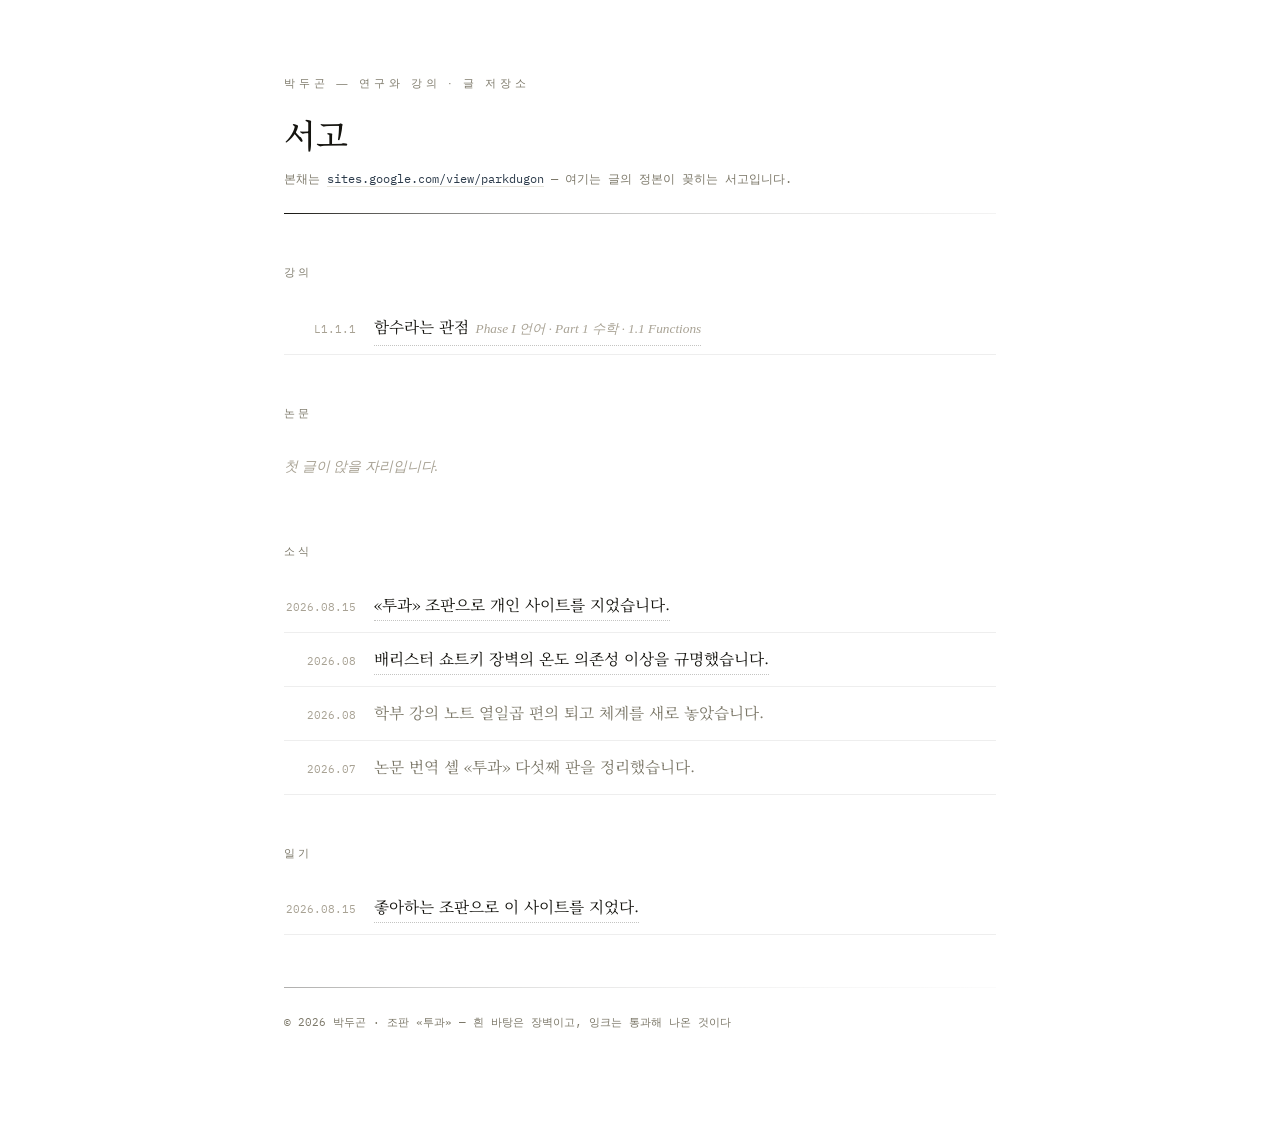
==== commit eb1e48c4: "합집합 적용: 루트=서고 색인, 404 «투과»화, 자리표시 페이지 제거, sites/ 임베드 정본, pub 등록화+링크점검+push기본, 글 백링크 정정" ====
--- a/index.html
+++ b/index.html
@@ -1,97 +1,64 @@
-<!doctype html>
-<html lang="ko">
-<head>
-<meta charset="utf-8">
-<meta name="viewport" content="width=device-width, initial-scale=1">
-<title>[PDG] — 연구 · 강의</title>
-<meta name="description" content="[이름]의 개인 홈페이지. 연구, 강의, 자료를 정리합니다.">
-<link rel="icon" href="assets/favicon.svg" type="image/svg+xml">
-<link rel="preconnect" href="https://fonts.googleapis.com">
-<link rel="preconnect" href="https://fonts.gstatic.com" crossorigin>
-<link rel="stylesheet" href="https://fonts.googleapis.com/css2?family=IBM+Plex+Mono:wght@400;500&family=Noto+Serif+KR:wght@400;500&display=swap">
-<link rel="stylesheet" href="assets/style.css">
-<script src="assets/theme.js"></script>
-</head>
-<body>
-<a class="skip" href="#main">본문 바로가기</a>
-
-<div class="wrap" id="main">
-
-<nav class="nav" aria-label="주요 메뉴">
-  <a href="index.html" aria-current="page">소개</a>
-  <a href="research.html">연구</a>
-  <a href="teaching.html">강의</a>
-  <a href="notes.html">자료</a>
-  <a class="home" href="index.html">[이름]</a>
-</nav>
-
-<!-- ✏️ 머리 ─────────────────────────────────────────────────────
-     난외(왼쪽 기둥)에는 영문만 앉는다. 한국어는 오른쪽 단에.
-     사진을 쓰려면 assets/photo.jpg 로 넣고 아래 주석을 푸세요. -->
-<header>
-  <span class="journal">[영문 소속]</span>
-  <!-- <img class="portrait" src="assets/photo.jpg" alt="[이름] 프로필 사진"> -->
-  <h1>[이름]</h1>
-  <p class="orig">[영문 이름]<br>[영문 학과·과정]</p>
-  <p class="meta">
-    <b>Email</b><a href="mailto:[이메일]">[이메일]</a>
-    <span class="sep">·</span>
-    <b>GitHub</b><a href="https://github.com/DuGoNi">DuGoNi</a>
-    <span class="sep">·</span>
-    <b>CV</b><a href="[CV 파일 경로]">PDF</a>
-  </p>
-</header>
-
-<!-- ✏️ 소개 ─────────────────────────────────────────────────────
-     첫 글자는 CSS가 알아서 크게 떨군다. 따로 표시할 것 없다.
-     다만 ::first-letter는 앞에 붙은 문장부호까지 함께 끌고 간다 —
-     이 문단만은 대괄호로 시작하지 않는다. -->
-<div class="abstract">
-  <h2>소개</h2>
-  <p>여기에 한 문단으로 지금 무엇을 하고 있는지 씁니다. 방문한 사람이 30초
-    안에 이 사람이 어떤 문제를 다루는지 알 수 있게. 첫 글자가 크게 떨어지므로
-    문장을 괄호나 따옴표로 시작하지 않는 편이 좋습니다.</p>
-  <p>두 번째 문단에는 어떤 방법으로 접근하는지, 앞으로 하고 싶은 일 같은 것을
-    씁니다. 세 문단을 넘기지 않는 편이 읽힙니다.</p>
+<!DOCTYPE html>
+<html lang="ko"><head><meta charset="utf-8"><meta name="viewport" content="width=device-width, initial-scale=1">
+<title>박두곤 — 서고</title>
+<meta name="description" content="박두곤의 글 저장소 — 강의·논문·소식·일기의 정본 목록. 본채는 sites.google.com/view/parkdugon.">
+<meta property="og:title" content="박두곤 — 서고">
+<meta property="og:description" content="강의·논문·소식·일기의 정본 목록.">
+<link rel="icon" href="data:image/svg+xml,%3Csvg xmlns='http://www.w3.org/2000/svg' viewBox='0 0 32 32'%3E%3Ctext x='16' y='24' font-size='22' font-family='serif' text-anchor='middle' fill='%23151410'%3E%ED%88%AC%3C/text%3E%3C/svg%3E">
+<style>
+@import url('https://fonts.googleapis.com/css2?family=Noto+Serif+KR:wght@400;500;600&family=IBM+Plex+Mono:wght@400;500&display=swap');
+:root{--ink:21 20 15;--fg:rgb(var(--ink));--mut:#7C7869;--far:#A8A294;--line:#E7E5DD;--acc:#2B3A4A;--u:32px;
+--mono:"IBM Plex Mono",Consolas,monospace;--sans:"Franklin Gothic Demi Cond","Arial Narrow",sans-serif;--orig:"Palatino Linotype",Constantia,Georgia,serif;
+--decay:linear-gradient(90deg,rgb(var(--ink)/1),rgb(var(--ink)/.74) 10%,rgb(var(--ink)/.55) 20%,rgb(var(--ink)/.41) 30%,rgb(var(--ink)/.3) 40%,rgb(var(--ink)/.22) 50%,rgb(var(--ink)/.17) 60%,rgb(var(--ink)/.12) 70%,rgb(var(--ink)/.09) 80%,rgb(var(--ink)/.07) 90%,rgb(var(--ink)/.05));
+--decay-soft:linear-gradient(90deg,rgb(var(--ink)/.34),rgb(var(--ink)/.19) 20%,rgb(var(--ink)/.1) 40%,rgb(var(--ink)/.055) 60%,rgb(var(--ink)/.03) 80%,rgb(var(--ink)/.015))}
+*{box-sizing:border-box}
+html{font-family:"Noto Serif KR",Batang,serif;font-size:16.5px}
+body{margin:0;background:#fff;color:var(--fg);line-height:var(--u);word-break:keep-all;-webkit-font-smoothing:antialiased}
+.wrap{max-width:760px;margin:0 auto;padding:calc(var(--u)*2) 24px calc(var(--u)*3)}
+.journal{font-family:var(--sans);font-size:.68rem;letter-spacing:.36em;text-transform:uppercase;color:var(--mut)}
+h1{font-size:2rem;font-weight:500;line-height:calc(var(--u)*1.4);letter-spacing:-.014em;margin:calc(var(--u)*.4) 0 calc(var(--u)*.2)}
+.home{font-family:var(--mono);font-size:.7rem;color:var(--mut);margin-bottom:calc(var(--u)*.9);position:relative;padding-bottom:calc(var(--u)*.6)}
+.home::after{content:"";position:absolute;left:0;right:0;bottom:0;height:1px;background:var(--decay)}
+.home a{color:var(--acc);text-decoration:none;border-bottom:1px solid var(--line)}
+h2{font-family:var(--sans);font-size:.66rem;letter-spacing:.3em;text-transform:uppercase;color:var(--mut);font-weight:400;margin:calc(var(--u)*1.3) 0 calc(var(--u)*.4)}
+.row{display:flex;gap:18px;align-items:baseline;padding:calc(var(--u)*.28) 0;text-decoration:none;color:inherit;border-bottom:1px solid rgb(var(--ink)/.07)}
+a.row:hover{background:rgb(var(--ink)/.035)}
+.row .yr{flex:0 0 6.5em;text-align:right;font-family:var(--mono);font-size:.67rem;color:var(--far)}
+.row .t{font-size:.95rem}
+a.row .t{border-bottom:1px dotted rgb(var(--ink)/.25)}
+.row .t i{font-family:var(--orig);font-style:italic;font-size:.85em;color:var(--far);margin-left:.5em}
+.row.mute .t{color:var(--mut)}
+.empty{font-family:var(--orig);font-style:italic;font-size:.85rem;color:var(--far);padding:calc(var(--u)*.3) 0}
+.seal{margin-top:calc(var(--u)*1.6);padding-top:calc(var(--u)*.6);position:relative;font-family:var(--mono);font-size:.64rem;color:var(--mut)}
+.seal::before{content:"";position:absolute;left:0;right:0;top:0;height:1px;background:var(--decay-soft)}
+@media (max-width:600px){.row{display:block}.row .yr{text-align:left}}
+</style></head><body><div class="wrap">
+<span class="journal">박두곤 — 연구와 강의 · 글 저장소</span>
+<h1>서고</h1>
+<div class="home">본채는 <a href="https://sites.google.com/view/parkdugon">sites.google.com/view/parkdugon</a> — 여기는 글의 정본이 꽂히는 서고입니다.</div>
+<div id="shelves"><div class="empty">목록을 불러오는 중입니다…</div></div>
+<div class="seal">© 2026 박두곤 · 조판 «투과» — 흰 바탕은 장벽이고, 잉크는 통과해 나온 것이다</div>
 </div>
-
-<!-- ✏️ 관심 주제 ────────────────────────────────────────────────
-     영문 병기가 있으면 <span class="en">에 넣으세요. 없으면 지우면 됩니다. -->
-<div class="keypoints">
-  <h2>관심 주제</h2>
-  <ul>
-    <li>[주제 1] <span class="en">Topic one</span></li>
-    <li>[주제 2] <span class="en">Topic two</span></li>
-    <li>[주제 3] <span class="en">Topic three</span></li>
-  </ul>
-</div>
-
-<!-- ✏️ 최근 소식 ────────────────────────────────────────────────
-     왼쪽 기둥의 연도만 훑으면 연표가 되고, 오른쪽만 읽으면 목록이 됩니다. -->
-<h2><span class="en">News</span>최근 소식</h2>
-<ul class="list">
-  <li>
-    <span class="yr">2026.08</span>
-    <p class="t">[소식 내용을 한 줄로.]</p>
-  </li>
-  <li>
-    <span class="yr">2026.06</span>
-    <p class="t">[예: ○○ 학회에서 포스터 발표]</p>
-    <p class="s">[학회 원문 이름을 적을 자리]</p>
-  </li>
-  <li>
-    <span class="yr">2026.03</span>
-    <p class="t">[예: ○○ 과정 시작]</p>
-  </li>
-</ul>
-
-<footer>
-  <p>© 2026 [이름] · <a href="mailto:[이메일]">[이메일]</a></p>
-  <p>이 페이지는 <a href="https://github.com/DuGoNi/DuGoNi.github.io">GitHub</a>에 있습니다.</p>
-</footer>
-
-</div>
-
-<button id="theme" type="button" title="밝기">◐</button>
-</body>
-</html>
+<script>
+(async () => {
+  const shelves = [['강의','boards/lectures.json'],['논문','boards/papers.json'],['소식','boards/news.json'],['일기','boards/diary.json']];
+  const root = document.getElementById('shelves'); root.innerHTML = '';
+  for (const [name, url] of shelves) {
+    const h = document.createElement('h2'); h.textContent = name; root.appendChild(h);
+    try {
+      const rows = await fetch(url + '?v=' + Date.now()).then(r => r.json());
+      if (!rows.length) { const d = document.createElement('div'); d.className = 'empty'; d.textContent = '첫 글이 앉을 자리입니다.'; root.appendChild(d); continue; }
+      for (const e of rows) {
+        const el = document.createElement(e.href ? 'a' : 'div');
+        el.className = 'row' + (e.href ? '' : ' mute');
+        if (e.href) { el.href = e.href; }
+        const yr = document.createElement('span'); yr.className = 'yr'; yr.textContent = e.yr || '';
+        const t = document.createElement('span'); t.className = 't'; t.textContent = e.t || '';
+        if (e.s) { const i = document.createElement('i'); i.textContent = e.s; t.appendChild(i); }
+        el.append(yr, t); root.appendChild(el);
+      }
+    } catch { const d = document.createElement('div'); d.className = 'empty'; d.textContent = '목록을 불러오지 못했습니다.'; root.appendChild(d); }
+  }
+})();
+</script>
+</body></html>
